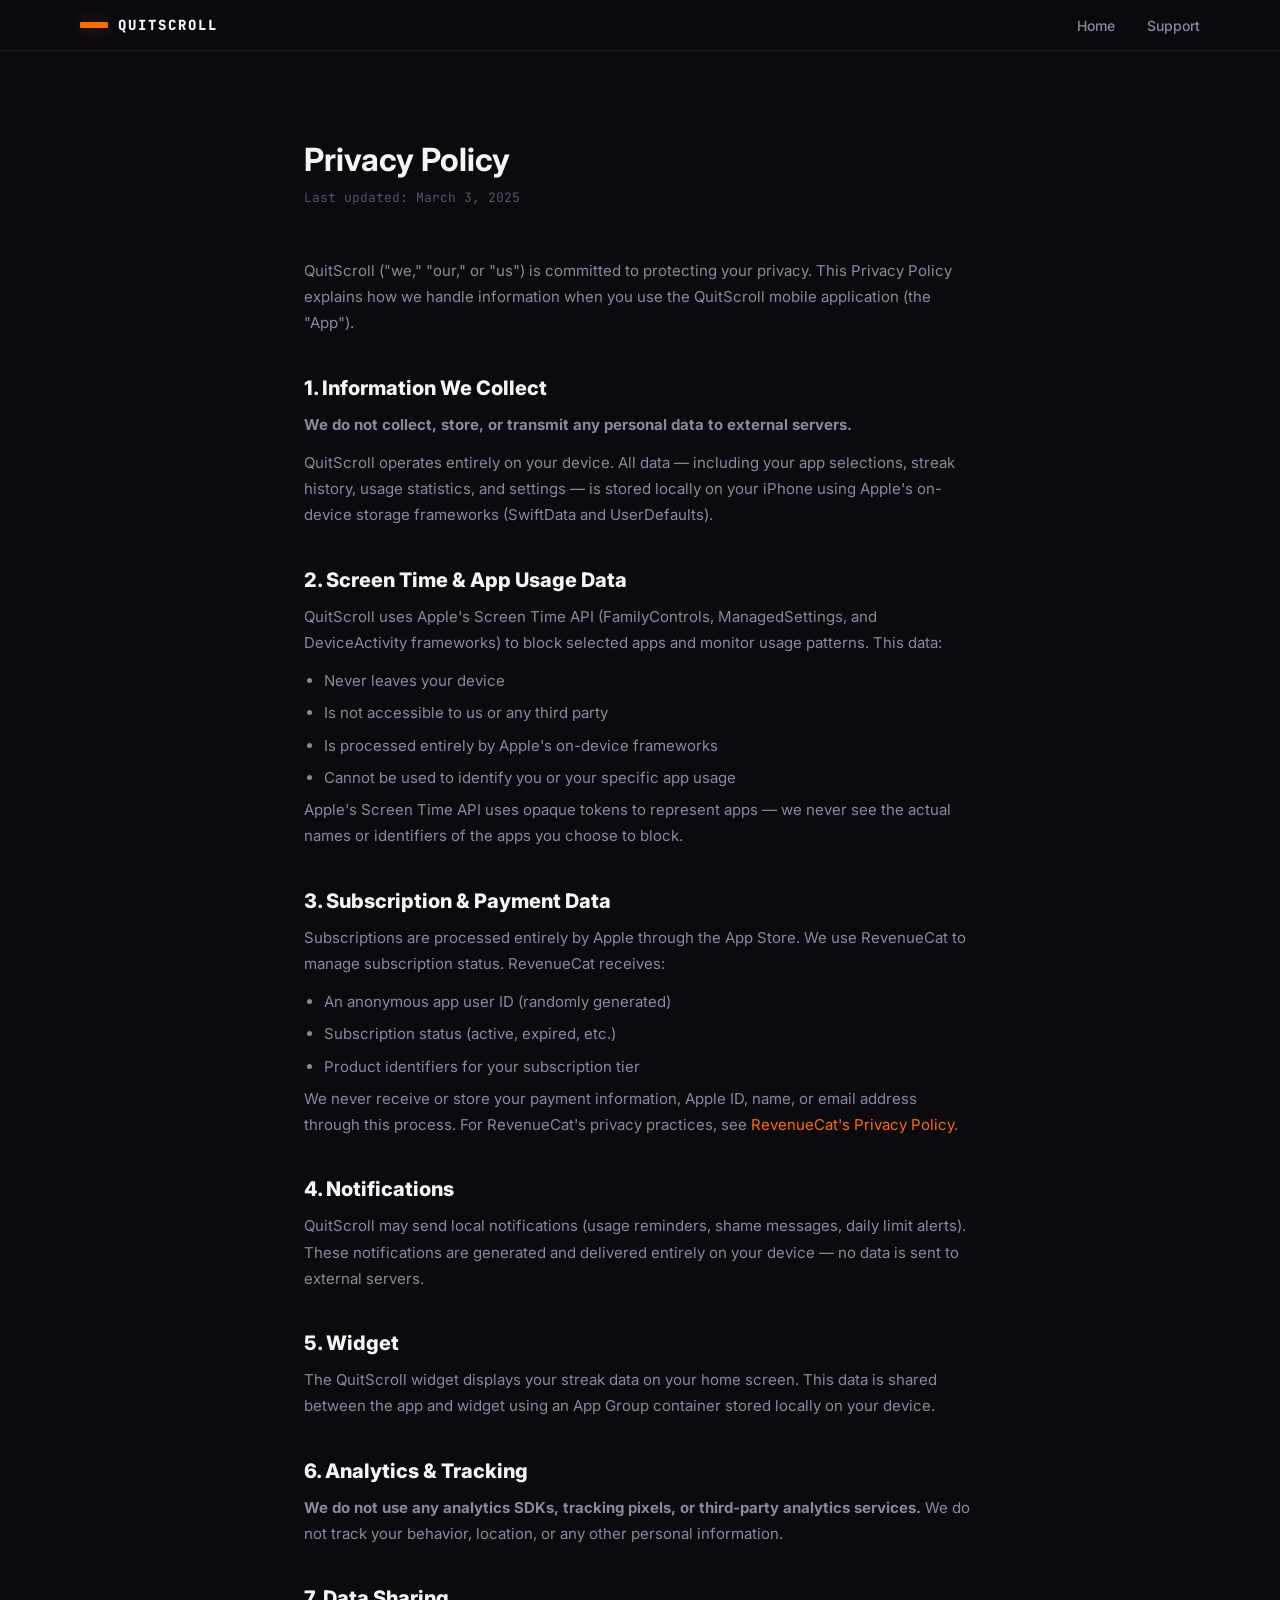
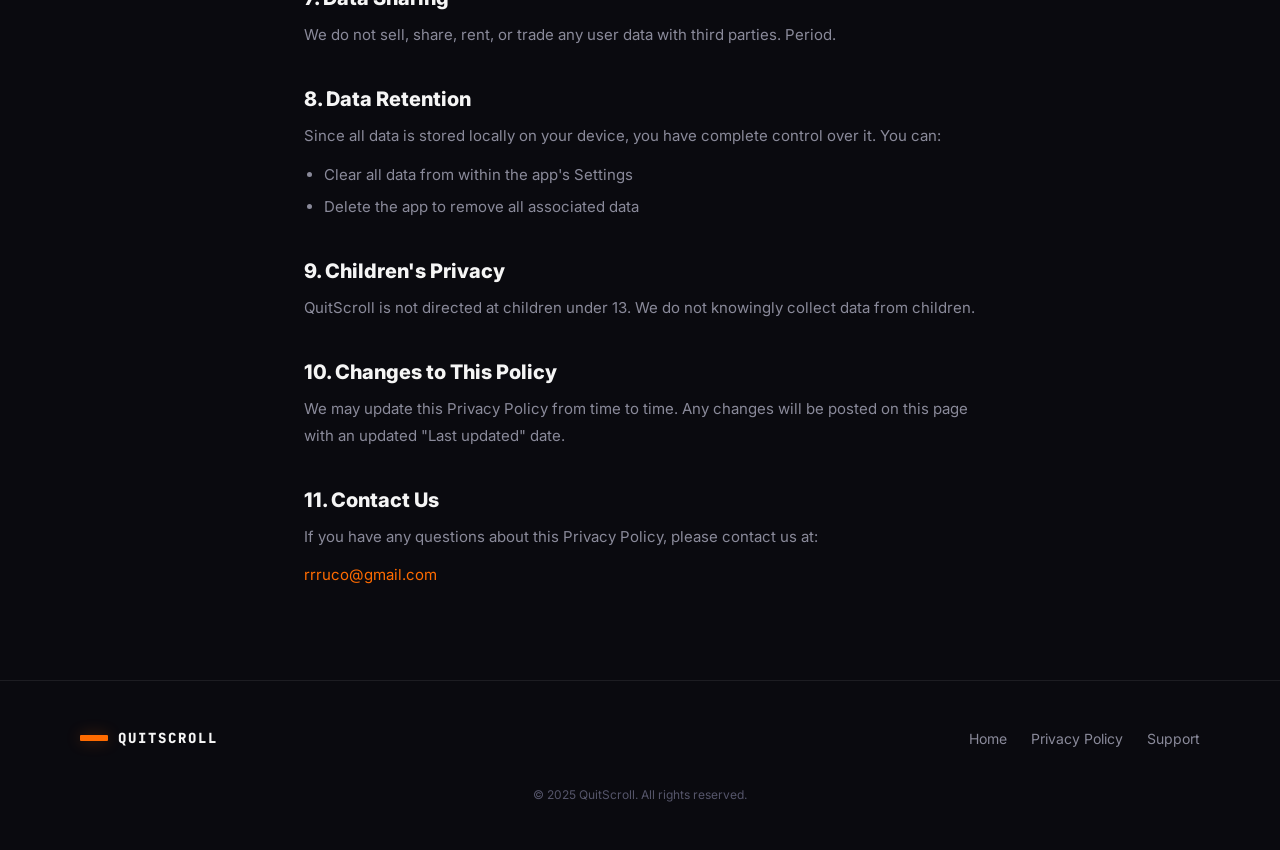
==== privacy.html @ d70fd686 "Initial landing page with privacy policy and support pages Dark Sentinel theme matching the iOS app " ====
<!DOCTYPE html>
<html lang="en">
<head>
    <meta charset="UTF-8">
    <meta name="viewport" content="width=device-width, initial-scale=1.0">
    <title>Privacy Policy — QuitScroll</title>
    <link rel="icon" type="image/png" href="favicon.png">
    <link rel="preconnect" href="https://fonts.googleapis.com">
    <link rel="preconnect" href="https://fonts.gstatic.com" crossorigin>
    <link href="https://fonts.googleapis.com/css2?family=JetBrains+Mono:wght@400;500;700;800&family=Inter:wght@400;500;600;700;800;900&display=swap" rel="stylesheet">
    <link rel="stylesheet" href="style.css">
    <style>
        .legal { padding: 140px 24px 80px; max-width: 720px; margin: 0 auto; }
        .legal h1 { font-size: 32px; margin-bottom: 8px; }
        .legal .updated { font-size: 13px; color: var(--text-tertiary); margin-bottom: 48px; font-family: var(--font-mono); }
        .legal h2 { font-size: 20px; margin-top: 40px; margin-bottom: 12px; }
        .legal p, .legal li { font-size: 15px; color: var(--text-secondary); line-height: 1.75; margin-bottom: 12px; }
        .legal ul { padding-left: 20px; list-style: disc; }
        .legal ul li { margin-bottom: 6px; }
        .legal a { color: var(--orange); }
    </style>
</head>
<body>
    <nav class="nav scrolled">
        <div class="nav-inner">
            <a href="/" class="nav-logo">
                <span class="logo-bar"></span>
                <span class="logo-text">QUITSCROLL</span>
            </a>
            <div class="nav-links">
                <a href="/">Home</a>
                <a href="support.html">Support</a>
            </div>
        </div>
    </nav>

    <div class="legal">
        <h1>Privacy Policy</h1>
        <p class="updated">Last updated: March 3, 2025</p>

        <p>QuitScroll ("we," "our," or "us") is committed to protecting your privacy. This Privacy Policy explains how we handle information when you use the QuitScroll mobile application (the "App").</p>

        <h2>1. Information We Collect</h2>
        <p><strong>We do not collect, store, or transmit any personal data to external servers.</strong></p>
        <p>QuitScroll operates entirely on your device. All data — including your app selections, streak history, usage statistics, and settings — is stored locally on your iPhone using Apple's on-device storage frameworks (SwiftData and UserDefaults).</p>

        <h2>2. Screen Time &amp; App Usage Data</h2>
        <p>QuitScroll uses Apple's Screen Time API (FamilyControls, ManagedSettings, and DeviceActivity frameworks) to block selected apps and monitor usage patterns. This data:</p>
        <ul>
            <li>Never leaves your device</li>
            <li>Is not accessible to us or any third party</li>
            <li>Is processed entirely by Apple's on-device frameworks</li>
            <li>Cannot be used to identify you or your specific app usage</li>
        </ul>
        <p>Apple's Screen Time API uses opaque tokens to represent apps — we never see the actual names or identifiers of the apps you choose to block.</p>

        <h2>3. Subscription &amp; Payment Data</h2>
        <p>Subscriptions are processed entirely by Apple through the App Store. We use RevenueCat to manage subscription status. RevenueCat receives:</p>
        <ul>
            <li>An anonymous app user ID (randomly generated)</li>
            <li>Subscription status (active, expired, etc.)</li>
            <li>Product identifiers for your subscription tier</li>
        </ul>
        <p>We never receive or store your payment information, Apple ID, name, or email address through this process. For RevenueCat's privacy practices, see <a href="https://www.revenuecat.com/privacy" target="_blank" rel="noopener">RevenueCat's Privacy Policy</a>.</p>

        <h2>4. Notifications</h2>
        <p>QuitScroll may send local notifications (usage reminders, shame messages, daily limit alerts). These notifications are generated and delivered entirely on your device — no data is sent to external servers.</p>

        <h2>5. Widget</h2>
        <p>The QuitScroll widget displays your streak data on your home screen. This data is shared between the app and widget using an App Group container stored locally on your device.</p>

        <h2>6. Analytics &amp; Tracking</h2>
        <p><strong>We do not use any analytics SDKs, tracking pixels, or third-party analytics services.</strong> We do not track your behavior, location, or any other personal information.</p>

        <h2>7. Data Sharing</h2>
        <p>We do not sell, share, rent, or trade any user data with third parties. Period.</p>

        <h2>8. Data Retention</h2>
        <p>Since all data is stored locally on your device, you have complete control over it. You can:</p>
        <ul>
            <li>Clear all data from within the app's Settings</li>
            <li>Delete the app to remove all associated data</li>
        </ul>

        <h2>9. Children's Privacy</h2>
        <p>QuitScroll is not directed at children under 13. We do not knowingly collect data from children.</p>

        <h2>10. Changes to This Policy</h2>
        <p>We may update this Privacy Policy from time to time. Any changes will be posted on this page with an updated "Last updated" date.</p>

        <h2>11. Contact Us</h2>
        <p>If you have any questions about this Privacy Policy, please contact us at:</p>
        <p><a href="mailto:rrruco@gmail.com">rrruco@gmail.com</a></p>
    </div>

    <footer class="footer">
        <div class="footer-inner">
            <div class="footer-brand">
                <span class="logo-bar"></span>
                <span class="logo-text">QUITSCROLL</span>
            </div>
            <div class="footer-links">
                <a href="/">Home</a>
                <a href="privacy.html">Privacy Policy</a>
                <a href="support.html">Support</a>
            </div>
            <p class="footer-copy">&copy; 2025 QuitScroll. All rights reserved.</p>
        </div>
    </footer>
</body>
</html>
---- style.css ----
/* =========================================
   QuitScroll Landing Page
   Dark Sentinel Theme
   ========================================= */

:root {
    --bg: #0A0A0F;
    --bg-card: rgba(255,255,255,0.04);
    --bg-card-hover: rgba(255,255,255,0.07);
    --orange: #FF6B00;
    --orange-glow: rgba(255,107,0,0.3);
    --red: #FF3B30;
    --green: #00FF88;
    --text: #F5F5F5;
    --text-secondary: #8A8A9A;
    --text-tertiary: #55556A;
    --border: rgba(255,255,255,0.08);
    --font-mono: 'JetBrains Mono', monospace;
    --font-sans: 'Inter', -apple-system, sans-serif;
    --max-width: 1120px;
}

*, *::before, *::after { box-sizing: border-box; margin: 0; padding: 0; }

html { scroll-behavior: smooth; }

body {
    font-family: var(--font-sans);
    background: var(--bg);
    color: var(--text);
    -webkit-font-smoothing: antialiased;
    overflow-x: hidden;
}

a { color: inherit; text-decoration: none; }
ul { list-style: none; }

.text-orange { color: var(--orange); }

.section-inner {
    max-width: var(--max-width);
    margin: 0 auto;
    padding: 0 24px;
}

.section-tag {
    font-family: var(--font-mono);
    font-size: 12px;
    font-weight: 700;
    letter-spacing: 3px;
    color: var(--orange);
    display: block;
    margin-bottom: 16px;
}

.section-sub {
    font-size: 18px;
    color: var(--text-secondary);
    max-width: 560px;
    line-height: 1.6;
}

h2 {
    font-size: clamp(32px, 5vw, 48px);
    font-weight: 800;
    line-height: 1.15;
    margin-bottom: 16px;
}

/* ---- NAV ---- */

.nav {
    position: fixed;
    top: 0; left: 0; right: 0;
    z-index: 100;
    padding: 16px 24px;
    transition: background .3s, backdrop-filter .3s;
}

.nav.scrolled {
    background: rgba(10,10,15,0.85);
    backdrop-filter: blur(20px);
    border-bottom: 1px solid var(--border);
}

.nav-inner {
    max-width: var(--max-width);
    margin: 0 auto;
    display: flex;
    align-items: center;
    justify-content: space-between;
}

.nav-logo {
    display: flex;
    align-items: center;
    gap: 10px;
}

.logo-bar {
    display: inline-block;
    width: 28px;
    height: 6px;
    background: var(--orange);
    border-radius: 1px;
    box-shadow: 0 0 15px var(--orange-glow);
}

.logo-text {
    font-family: var(--font-mono);
    font-size: 14px;
    font-weight: 800;
    letter-spacing: 2px;
}

.nav-links {
    display: flex;
    align-items: center;
    gap: 32px;
    font-size: 14px;
    font-weight: 500;
    color: var(--text-secondary);
}

.nav-links a:hover { color: var(--text); }

.nav-cta {
    background: var(--orange) !important;
    color: var(--bg) !important;
    padding: 8px 20px;
    border-radius: 6px;
    font-weight: 700 !important;
    transition: transform .2s, box-shadow .2s;
}

.nav-cta:hover {
    transform: translateY(-1px);
    box-shadow: 0 4px 20px var(--orange-glow);
}

.nav-mobile-toggle {
    display: none;
    flex-direction: column;
    gap: 5px;
    background: none;
    border: none;
    cursor: pointer;
    padding: 4px;
}

.nav-mobile-toggle span {
    display: block;
    width: 24px;
    height: 2px;
    background: var(--text);
    transition: .3s;
}

.nav-mobile-toggle.open span:nth-child(1) { transform: rotate(45deg) translate(5px, 5px); }
.nav-mobile-toggle.open span:nth-child(2) { opacity: 0; }
.nav-mobile-toggle.open span:nth-child(3) { transform: rotate(-45deg) translate(5px, -5px); }

/* ---- BUTTONS ---- */

.btn {
    display: inline-flex;
    align-items: center;
    gap: 10px;
    padding: 14px 28px;
    font-size: 15px;
    font-weight: 700;
    border-radius: 8px;
    border: none;
    cursor: pointer;
    transition: transform .2s, box-shadow .2s;
}

.btn:hover { transform: translateY(-2px); }

.btn-primary {
    background: var(--orange);
    color: var(--bg);
    box-shadow: 0 4px 30px var(--orange-glow);
}

.btn-primary:hover {
    box-shadow: 0 8px 40px rgba(255,107,0,0.4);
}

.btn-secondary {
    background: var(--bg-card);
    color: var(--text);
    border: 1px solid var(--border);
}

.btn-secondary:hover {
    background: var(--bg-card-hover);
    border-color: rgba(255,255,255,0.15);
}

.btn-lg { padding: 18px 40px; font-size: 17px; }

/* ---- HERO ---- */

.hero {
    position: relative;
    padding: 160px 24px 80px;
    overflow: hidden;
}

.hero-glow {
    position: absolute;
    width: 600px;
    height: 600px;
    top: -100px;
    right: -100px;
    background: radial-gradient(circle, var(--orange-glow) 0%, transparent 70%);
    pointer-events: none;
    opacity: 0.4;
}

.hero-content {
    max-width: var(--max-width);
    margin: 0 auto;
    display: flex;
    align-items: center;
    gap: 80px;
}

.hero-text { flex: 1; }

.hero-badge {
    display: inline-flex;
    align-items: center;
    gap: 8px;
    font-family: var(--font-mono);
    font-size: 11px;
    font-weight: 700;
    letter-spacing: 2px;
    color: var(--text-secondary);
    padding: 6px 14px;
    border: 1px solid var(--border);
    border-radius: 20px;
    margin-bottom: 24px;
}

.badge-dot {
    width: 6px; height: 6px;
    background: var(--green);
    border-radius: 50%;
    animation: pulse 2s infinite;
}

@keyframes pulse {
    0%, 100% { opacity: 1; }
    50% { opacity: 0.4; }
}

.hero h1 {
    font-size: clamp(40px, 6vw, 64px);
    font-weight: 900;
    line-height: 1.05;
    margin-bottom: 24px;
}

.hero-sub {
    font-size: 18px;
    color: var(--text-secondary);
    line-height: 1.7;
    max-width: 480px;
    margin-bottom: 40px;
}

.hero-actions {
    display: flex;
    align-items: center;
    gap: 24px;
    flex-wrap: wrap;
}

.hero-rating {
    display: flex;
    align-items: center;
    gap: 8px;
    font-size: 14px;
    color: var(--text-secondary);
}

.stars {
    color: #FFD700;
    font-size: 16px;
    letter-spacing: 2px;
}

.hero-phone { flex-shrink: 0; }

/* ---- PHONE FRAME ---- */

.phone-frame {
    width: 280px;
    height: 572px;
    background: #1A1A24;
    border-radius: 40px;
    padding: 12px;
    border: 2px solid rgba(255,255,255,0.1);
    box-shadow: 0 40px 100px rgba(0,0,0,0.6), 0 0 60px var(--orange-glow);
    position: relative;
}

.phone-frame::before {
    content: '';
    position: absolute;
    top: 12px;
    left: 50%;
    transform: translateX(-50%);
    width: 100px;
    height: 28px;
    background: #0A0A0F;
    border-radius: 20px;
    z-index: 2;
}

.phone-screen {
    width: 100%;
    height: 100%;
    border-radius: 30px;
    overflow: hidden;
    background: var(--bg);
    position: relative;
}

.phone-screen img {
    width: 100%;
    height: 100%;
    object-fit: cover;
}

.phone-placeholder {
    display: none;
    flex-direction: column;
    align-items: center;
    justify-content: center;
    gap: 12px;
    height: 100%;
    color: var(--text-tertiary);
    font-family: var(--font-mono);
    font-size: 14px;
    font-weight: 700;
    text-align: center;
    letter-spacing: 2px;
}

.phone-placeholder .small {
    font-size: 10px;
    color: var(--text-tertiary);
    opacity: 0.6;
    letter-spacing: 1px;
}

.phone-screen.placeholder .phone-placeholder { display: flex; }
.phone-screen.placeholder img { display: none; }

.phone-frame-sm {
    width: 220px;
    height: 450px;
    border-radius: 32px;
    padding: 10px;
}

.phone-frame-sm::before {
    width: 80px;
    height: 22px;
    top: 10px;
}

.phone-frame-sm .phone-screen { border-radius: 24px; }

/* ---- STATS ---- */

.stats {
    padding: 60px 24px;
    border-top: 1px solid var(--border);
    border-bottom: 1px solid var(--border);
}

.stats-inner {
    max-width: var(--max-width);
    margin: 0 auto;
    display: flex;
    align-items: center;
    justify-content: center;
    gap: 48px;
}

.stat {
    text-align: center;
    opacity: 0;
    transform: translateY(20px);
    transition: opacity .6s, transform .6s;
}

.stat.visible { opacity: 1; transform: translateY(0); }

.stat-number {
    display: block;
    font-family: var(--font-mono);
    font-size: 40px;
    font-weight: 800;
    color: var(--orange);
    margin-bottom: 4px;
}

.stat-label {
    font-size: 13px;
    color: var(--text-secondary);
    max-width: 180px;
    display: block;
}

.stat-divider {
    width: 1px;
    height: 48px;
    background: var(--border);
}

/* ---- FEATURES ---- */

.features {
    padding: 120px 0;
}

.feature-grid {
    display: grid;
    grid-template-columns: repeat(3, 1fr);
    gap: 20px;
    margin-top: 48px;
}

.feature-card {
    background: var(--bg-card);
    border: 1px solid var(--border);
    border-radius: 16px;
    padding: 32px;
    transition: transform .3s, border-color .3s, background .3s;
    opacity: 0;
    transform: translateY(20px);
}

.feature-card.visible {
    opacity: 1;
    transform: translateY(0);
}

.feature-card:hover {
    transform: translateY(-4px);
    border-color: rgba(255,107,0,0.3);
    background: var(--bg-card-hover);
}

.feature-icon {
    width: 52px;
    height: 52px;
    display: flex;
    align-items: center;
    justify-content: center;
    background: rgba(255,107,0,0.1);
    border-radius: 12px;
    color: var(--orange);
    margin-bottom: 20px;
}

.feature-card h3 {
    font-size: 18px;
    font-weight: 700;
    margin-bottom: 10px;
}

.feature-card p {
    font-size: 14px;
    color: var(--text-secondary);
    line-height: 1.65;
}

/* ---- HOW IT WORKS ---- */

.how-it-works {
    padding: 120px 0;
    background: rgba(255,255,255,0.02);
    border-top: 1px solid var(--border);
    border-bottom: 1px solid var(--border);
}

.steps {
    margin-top: 48px;
    display: flex;
    flex-direction: column;
    gap: 0;
}

.step {
    display: flex;
    align-items: flex-start;
    gap: 32px;
    padding: 40px 0;
    border-bottom: 1px solid var(--border);
    opacity: 0;
    transform: translateX(-20px);
    transition: opacity .6s, transform .6s;
}

.step.visible { opacity: 1; transform: translateX(0); }

.step:last-child { border-bottom: none; }

.step-number {
    font-family: var(--font-mono);
    font-size: 48px;
    font-weight: 800;
    color: var(--orange);
    opacity: 0.3;
    flex-shrink: 0;
    width: 90px;
}

.step-content h3 {
    font-size: 24px;
    font-weight: 700;
    margin-bottom: 8px;
}

.step-content p {
    font-size: 16px;
    color: var(--text-secondary);
    line-height: 1.65;
    max-width: 500px;
}

/* ---- SCREENSHOTS ---- */

.screenshots {
    padding: 120px 0;
}

.screenshot-scroll {
    display: flex;
    gap: 32px;
    margin-top: 48px;
    overflow-x: auto;
    padding-bottom: 16px;
    scroll-snap-type: x mandatory;
    -webkit-overflow-scrolling: touch;
}

.screenshot-scroll::-webkit-scrollbar { height: 4px; }
.screenshot-scroll::-webkit-scrollbar-track { background: var(--border); border-radius: 2px; }
.screenshot-scroll::-webkit-scrollbar-thumb { background: var(--orange); border-radius: 2px; }

.screenshot-item {
    flex-shrink: 0;
    display: flex;
    flex-direction: column;
    align-items: center;
    gap: 16px;
    scroll-snap-align: start;
}

.screenshot-label {
    font-family: var(--font-mono);
    font-size: 12px;
    font-weight: 700;
    color: var(--text-tertiary);
    letter-spacing: 2px;
    text-transform: uppercase;
}

/* ---- PRICING ---- */

.pricing {
    padding: 120px 0;
    background: rgba(255,255,255,0.02);
    border-top: 1px solid var(--border);
}

.pricing-grid {
    display: grid;
    grid-template-columns: repeat(3, 1fr);
    gap: 20px;
    margin-top: 48px;
    align-items: start;
}

.pricing-card {
    background: var(--bg-card);
    border: 1px solid var(--border);
    border-radius: 16px;
    padding: 36px 28px;
    text-align: center;
    position: relative;
    opacity: 0;
    transform: translateY(20px);
    transition: opacity .6s, transform .6s;
}

.pricing-card.visible { opacity: 1; transform: translateY(0); }

.pricing-card-featured {
    border-color: var(--orange);
    background: rgba(255,107,0,0.05);
    box-shadow: 0 0 40px rgba(255,107,0,0.1);
}

.pricing-badge {
    position: absolute;
    top: -12px;
    left: 50%;
    transform: translateX(-50%);
    font-family: var(--font-mono);
    font-size: 10px;
    font-weight: 800;
    letter-spacing: 2px;
    background: var(--orange);
    color: var(--bg);
    padding: 4px 16px;
    border-radius: 4px;
}

.pricing-card h3 {
    font-size: 20px;
    font-weight: 700;
    margin-bottom: 8px;
}

.pricing-price {
    font-family: var(--font-mono);
    font-size: 42px;
    font-weight: 800;
    margin-bottom: 8px;
}

.pricing-price span {
    font-size: 16px;
    color: var(--text-secondary);
    font-weight: 500;
}

.pricing-save {
    font-size: 13px;
    color: var(--green);
    font-weight: 600;
    margin-bottom: 8px;
}

.pricing-card ul {
    text-align: left;
    padding: 24px 0;
    border-top: 1px solid var(--border);
    margin-top: 16px;
}

.pricing-card li {
    font-size: 14px;
    color: var(--text-secondary);
    padding: 8px 0;
    padding-left: 20px;
    position: relative;
}

.pricing-card li::before {
    content: '';
    position: absolute;
    left: 0;
    top: 14px;
    width: 6px;
    height: 6px;
    background: var(--orange);
}

.pricing-card-featured li::before {
    background: var(--orange);
    box-shadow: 0 0 6px var(--orange-glow);
}

.pricing-card .btn {
    width: 100%;
    justify-content: center;
    margin-top: 8px;
}

/* ---- CTA ---- */

.cta {
    position: relative;
    padding: 120px 0;
    text-align: center;
    overflow: hidden;
}

.cta-glow {
    position: absolute;
    width: 600px;
    height: 400px;
    bottom: -100px;
    left: 50%;
    transform: translateX(-50%);
    background: radial-gradient(circle, var(--orange-glow) 0%, transparent 70%);
    pointer-events: none;
    opacity: 0.3;
}

.cta .section-sub {
    margin: 0 auto 40px;
    text-align: center;
}

.cta .btn { margin: 0 auto; }

/* ---- FOOTER ---- */

.footer {
    padding: 48px 24px;
    border-top: 1px solid var(--border);
}

.footer-inner {
    max-width: var(--max-width);
    margin: 0 auto;
    display: flex;
    align-items: center;
    justify-content: space-between;
    flex-wrap: wrap;
    gap: 16px;
}

.footer-brand {
    display: flex;
    align-items: center;
    gap: 10px;
}

.footer-links {
    display: flex;
    gap: 24px;
    font-size: 14px;
    color: var(--text-secondary);
}

.footer-links a:hover { color: var(--text); }

.footer-copy {
    width: 100%;
    text-align: center;
    font-size: 12px;
    color: var(--text-tertiary);
    margin-top: 24px;
}

/* ---- RESPONSIVE ---- */

@media (max-width: 900px) {
    .hero-content { flex-direction: column; gap: 48px; text-align: center; }
    .hero-sub { margin: 0 auto 40px; }
    .hero-actions { justify-content: center; }
    .feature-grid { grid-template-columns: repeat(2, 1fr); }
    .pricing-grid { grid-template-columns: 1fr; max-width: 400px; margin-left: auto; margin-right: auto; }
    .stats-inner { flex-direction: column; gap: 32px; }
    .stat-divider { width: 48px; height: 1px; }
}

@media (max-width: 640px) {
    .nav-links {
        display: none;
        position: absolute;
        top: 60px;
        left: 0;
        right: 0;
        flex-direction: column;
        background: rgba(10,10,15,0.95);
        backdrop-filter: blur(20px);
        padding: 24px;
        gap: 20px;
        border-bottom: 1px solid var(--border);
    }
    .nav-links.open { display: flex; }
    .nav-mobile-toggle { display: flex; }
    .feature-grid { grid-template-columns: 1fr; }
    .hero { padding: 120px 24px 60px; }
    .hero h1 { font-size: 36px; }
    .step { flex-direction: column; gap: 8px; }
    .step-number { font-size: 32px; width: auto; }
    .screenshot-scroll { gap: 20px; }
    .phone-frame { width: 240px; height: 490px; border-radius: 34px; }
    .phone-frame-sm { width: 180px; height: 370px; }
    .footer-inner { flex-direction: column; text-align: center; }
}
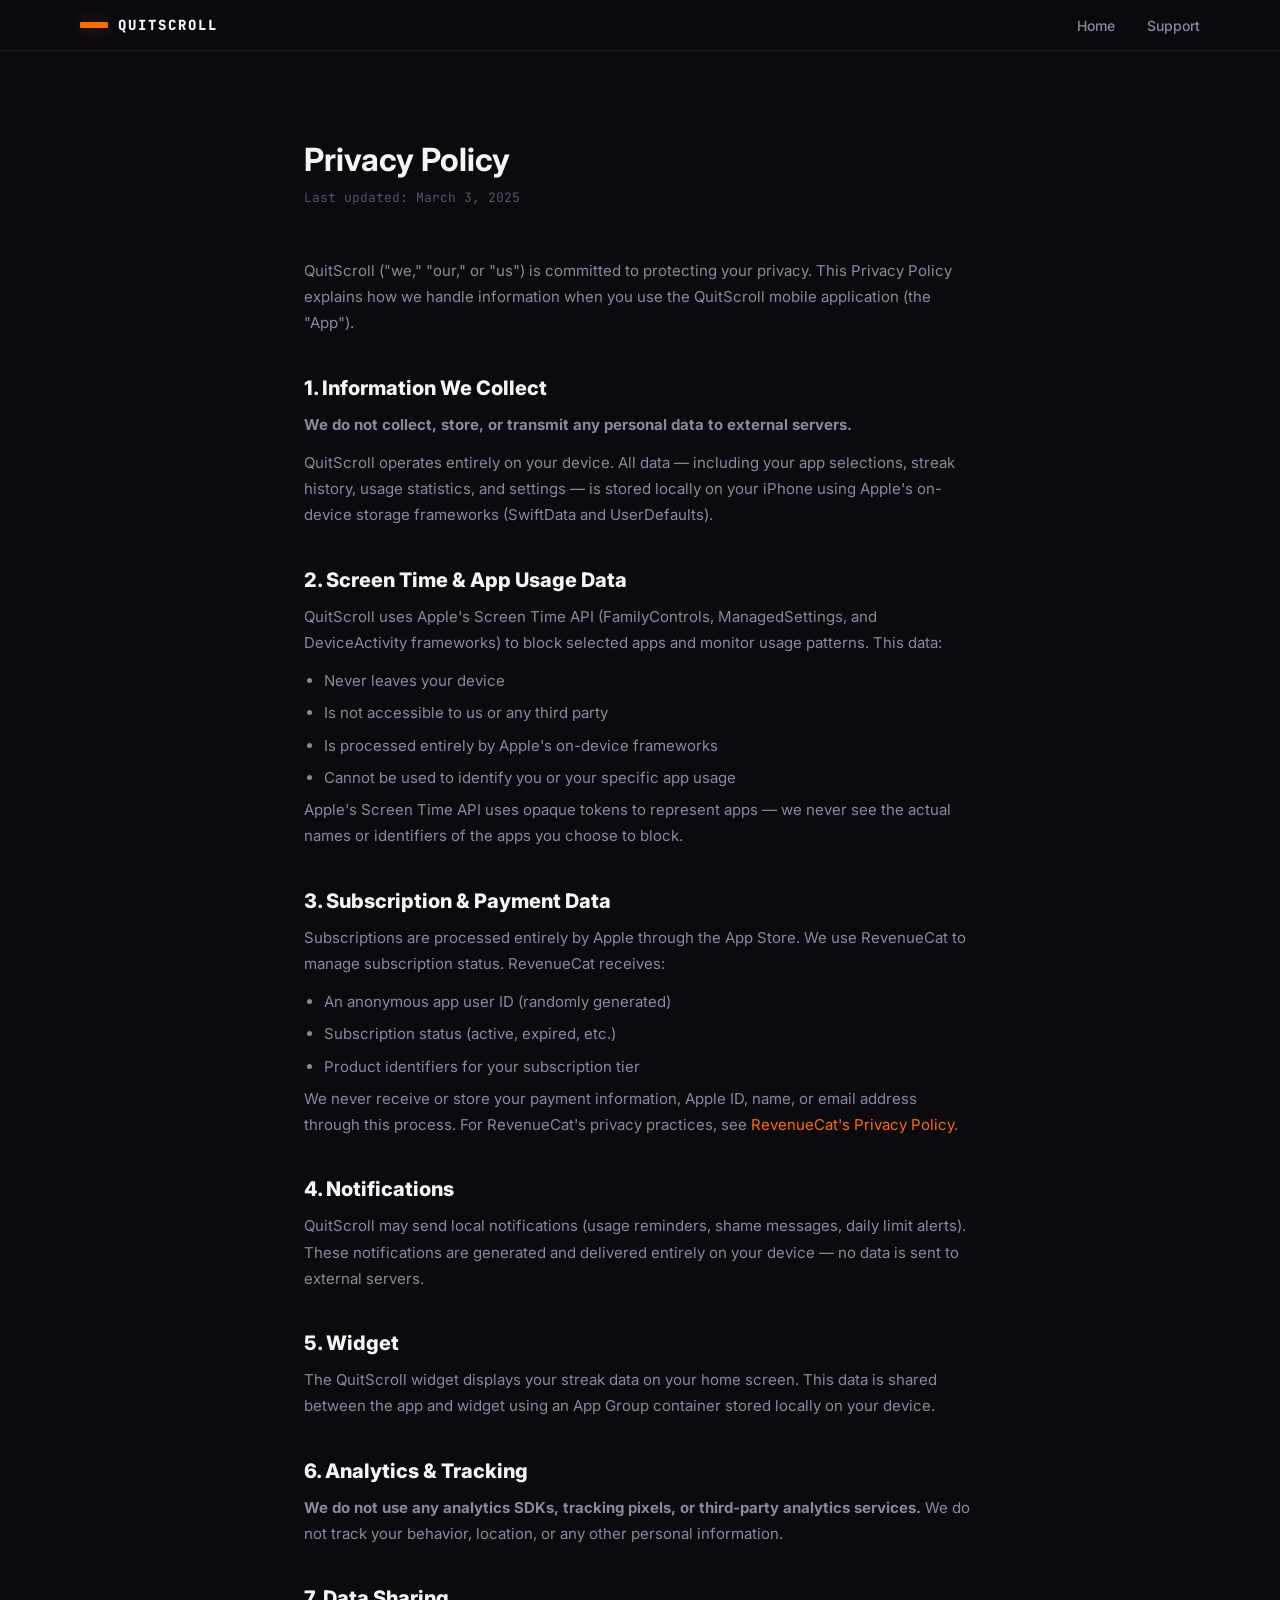
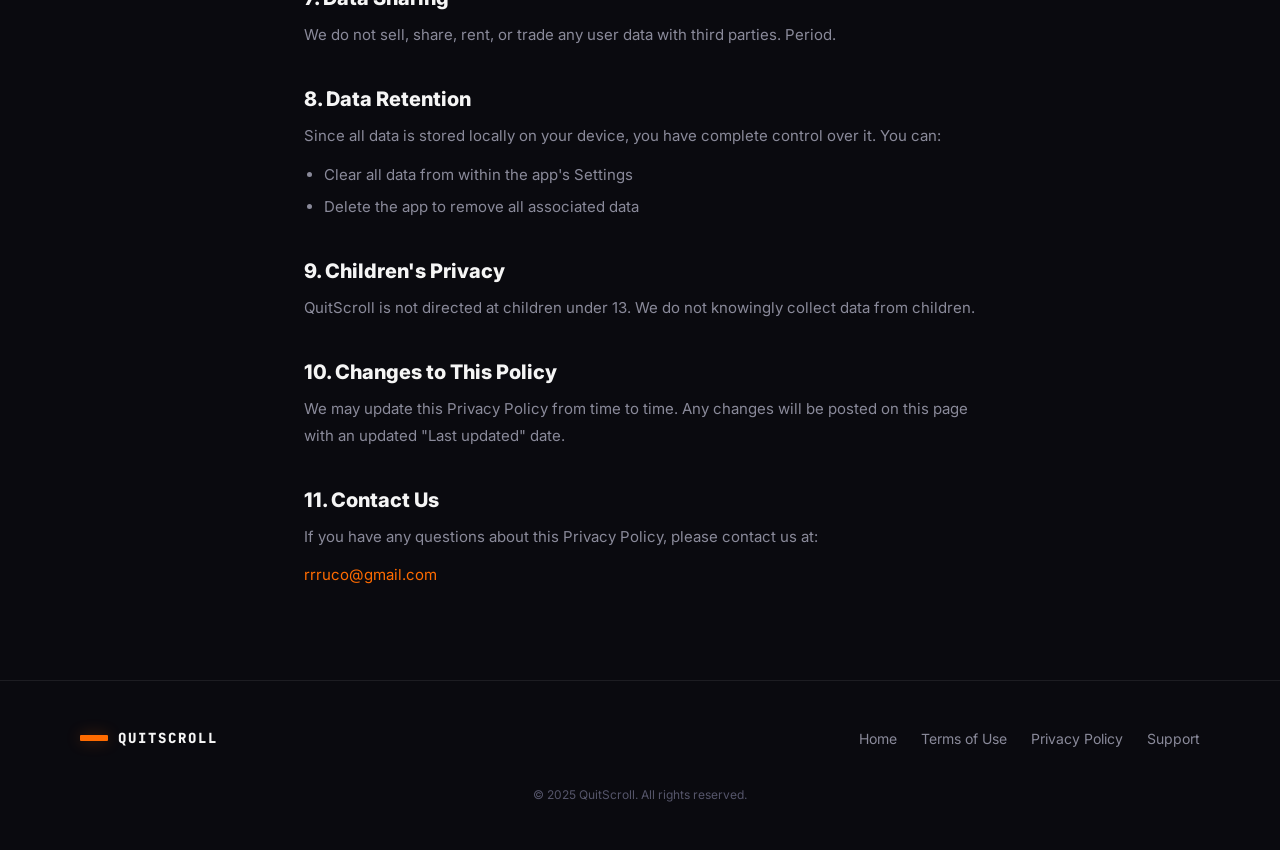
==== commit c5c1cd1c: "Add Terms of Use link to footer on all pages Co-Authored-By: Claude Opus 4.6 <noreply@anthropic.com>" ====
--- a/privacy.html
+++ b/privacy.html
@@ -101,6 +101,7 @@
             </div>
             <div class="footer-links">
                 <a href="/">Home</a>
+                <a href="terms.html">Terms of Use</a>
                 <a href="privacy.html">Privacy Policy</a>
                 <a href="support.html">Support</a>
             </div>
--- a/style.css
+++ b/style.css
@@ -573,6 +573,114 @@
     text-transform: uppercase;
 }
 
+/* ---- LAUNCH OFFER BANNER ---- */
+
+.launch-banner {
+    margin-top: 32px;
+    margin-bottom: 12px;
+    padding: 2px;
+    border-radius: 16px;
+    background: linear-gradient(135deg, var(--orange), #FF3B30, var(--orange));
+    background-size: 200% 200%;
+    animation: banner-glow 3s ease-in-out infinite;
+}
+
+@keyframes banner-glow {
+    0%, 100% { background-position: 0% 50%; }
+    50% { background-position: 100% 50%; }
+}
+
+.launch-banner-inner {
+    background: rgba(10, 10, 15, 0.95);
+    border-radius: 14px;
+    padding: 28px 32px;
+    display: flex;
+    align-items: center;
+    gap: 24px;
+}
+
+.launch-banner-badge {
+    font-family: var(--font-mono);
+    font-size: 10px;
+    font-weight: 800;
+    letter-spacing: 2px;
+    background: var(--orange);
+    color: var(--bg);
+    padding: 6px 14px;
+    border-radius: 4px;
+    white-space: nowrap;
+    flex-shrink: 0;
+}
+
+.launch-banner-text {
+    flex: 1;
+}
+
+.launch-banner-headline {
+    font-size: 18px;
+    font-weight: 700;
+    margin-bottom: 4px;
+}
+
+.launch-banner-sub {
+    font-size: 13px;
+    color: var(--text-secondary);
+    line-height: 1.5;
+}
+
+.launch-banner-timer {
+    display: flex;
+    align-items: center;
+    gap: 8px;
+    flex-shrink: 0;
+}
+
+.timer-block {
+    display: flex;
+    flex-direction: column;
+    align-items: center;
+    background: rgba(255, 107, 0, 0.1);
+    border: 1px solid rgba(255, 107, 0, 0.2);
+    border-radius: 8px;
+    padding: 8px 12px;
+    min-width: 52px;
+}
+
+.timer-block span {
+    font-family: var(--font-mono);
+    font-size: 24px;
+    font-weight: 800;
+    color: var(--orange);
+    line-height: 1;
+}
+
+.timer-block small {
+    font-family: var(--font-mono);
+    font-size: 9px;
+    font-weight: 700;
+    letter-spacing: 1px;
+    color: var(--text-tertiary);
+    margin-top: 4px;
+}
+
+.timer-sep {
+    font-family: var(--font-mono);
+    font-size: 20px;
+    font-weight: 800;
+    color: var(--orange);
+    opacity: 0.4;
+}
+
+/* ---- OLD PRICE (STRIKETHROUGH) ---- */
+
+.pricing-price-old {
+    font-family: var(--font-mono);
+    font-size: 16px;
+    color: var(--text-tertiary);
+    text-decoration: line-through;
+    margin-bottom: 2px;
+}
+
 /* ---- PRICING ---- */
 
 .pricing {
@@ -583,7 +691,7 @@
 
 .pricing-grid {
     display: grid;
-    grid-template-columns: repeat(3, 1fr);
+    grid-template-columns: repeat(4, 1fr);
     gap: 20px;
     margin-top: 48px;
     align-items: start;
@@ -761,9 +869,10 @@
     .hero-sub { margin: 0 auto 40px; }
     .hero-actions { justify-content: center; }
     .feature-grid { grid-template-columns: repeat(2, 1fr); }
-    .pricing-grid { grid-template-columns: 1fr; max-width: 400px; margin-left: auto; margin-right: auto; }
+    .pricing-grid { grid-template-columns: repeat(2, 1fr); max-width: 700px; margin-left: auto; margin-right: auto; }
     .stats-inner { flex-direction: column; gap: 32px; }
     .stat-divider { width: 48px; height: 1px; }
+    .launch-banner-inner { flex-direction: column; text-align: center; gap: 16px; padding: 24px 20px; }
 }
 
 @media (max-width: 640px) {
@@ -783,6 +892,7 @@
     .nav-links.open { display: flex; }
     .nav-mobile-toggle { display: flex; }
     .feature-grid { grid-template-columns: 1fr; }
+    .pricing-grid { grid-template-columns: 1fr; max-width: 400px; }
     .hero { padding: 120px 24px 60px; }
     .hero h1 { font-size: 36px; }
     .step { flex-direction: column; gap: 8px; }
